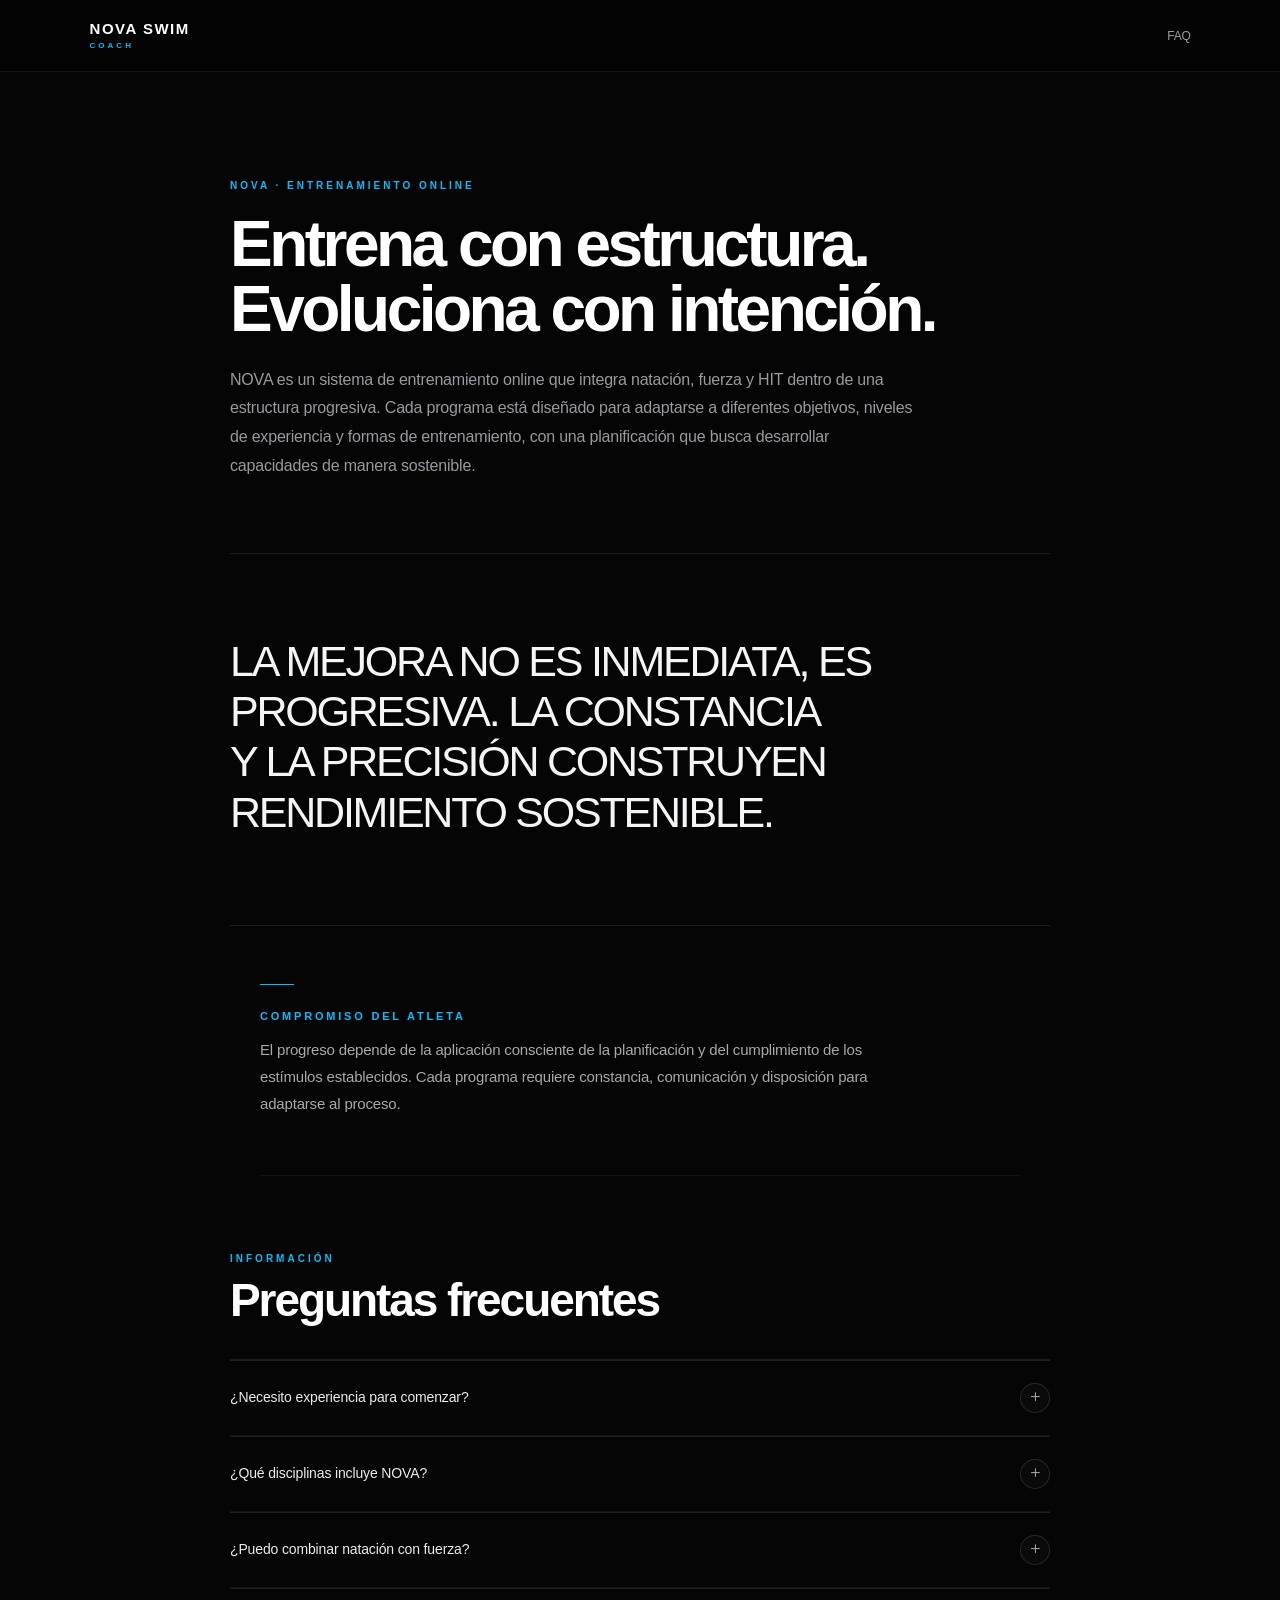
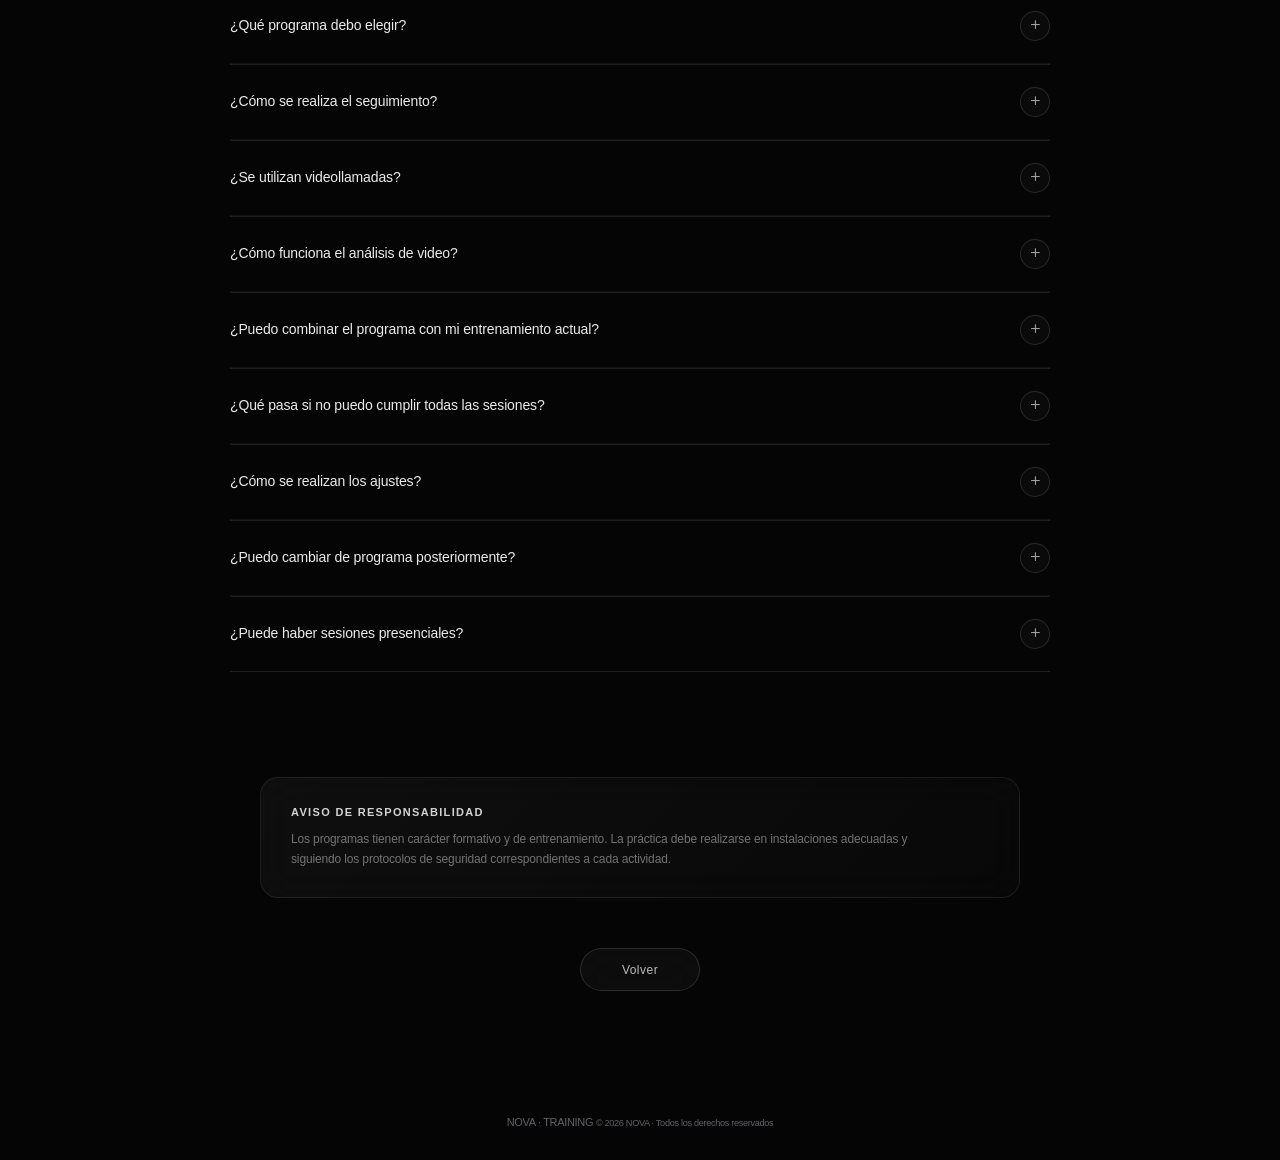
==== FAQS.html @ e7509fa6 "Add files via upload" ====
<!DOCTYPE html>
<html lang="es">

<head>

    <meta charset="UTF-8">

    <meta name="viewport"
          content="width=device-width, initial-scale=1.0">

    <meta name="theme-color"
          content="#050505">

    <meta name="description"
          content="NOVA · Programas de entrenamiento online de natación, fuerza y HIT.">

    <title>NOVA · Programas Online</title>


    <!-- =====================================================
         ICONOS
         ===================================================== -->

    <link rel="stylesheet"
          href="https://cdnjs.cloudflare.com/ajax/libs/font-awesome/6.5.0/css/all.min.css">


    <!-- =====================================================
         CSS
         ===================================================== -->

    <link rel="stylesheet"
          href="css/FAQS.css">


    <!-- =====================================================
         CSS · PROGRAMAS
         ===================================================== -->

    <style>

        /* =====================================================
           PROGRAMAS NOVA
        ===================================================== */

        .nova-programs {
            margin-top: 120px;
            padding-top: 80px;
            border-top: 1px solid rgba(255,255,255,.08);
        }


        .nova-programs-heading {
            max-width: 700px;
            margin-bottom: 55px;
        }


        .nova-programs-heading span {
            display: block;
            margin-bottom: 14px;
            color: rgba(255,255,255,.38);
            font-size: 10px;
            font-weight: 700;
            letter-spacing: .18em;
        }


        .nova-programs-heading h2 {
            margin: 0 0 18px;
            color: #fff;
            font-size: clamp(36px, 5vw, 64px);
            line-height: .98;
            letter-spacing: -.05em;
        }


        .nova-programs-heading p {
            max-width: 620px;
            margin: 0;
            color: rgba(255,255,255,.5);
            font-size: 14px;
            line-height: 1.7;
        }


        /* =====================================================
           GRID
        ===================================================== */

        .nova-program-grid {
            display: grid;
            grid-template-columns: repeat(2, minmax(0, 1fr));
            gap: 14px;
        }


        /* =====================================================
           CARD
        ===================================================== */

        .nova-program-card {
            position: relative;
            min-height: 420px;
            padding: 30px;
            display: flex;
            flex-direction: column;
            justify-content: space-between;

            border: 1px solid rgba(255,255,255,.09);
            border-radius: 20px;

            background:
                linear-gradient(
                    145deg,
                    rgba(255,255,255,.055),
                    rgba(255,255,255,.018)
                );

            overflow: hidden;
            transition:
                transform .3s ease,
                border-color .3s ease,
                background .3s ease;
        }


        .nova-program-card:hover {
            transform: translateY(-4px);
            border-color: rgba(255,255,255,.2);
            background:
                linear-gradient(
                    145deg,
                    rgba(255,255,255,.075),
                    rgba(255,255,255,.025)
                );
        }


        /* =====================================================
           RECOMENDADO
        ===================================================== */

        .nova-program-card.recommended {
            border-color: rgba(255,255,255,.28);
        }


        .nova-program-recommended {
            position: absolute;
            top: 20px;
            right: 20px;

            padding: 7px 10px;

            border: 1px solid rgba(255,255,255,.18);
            border-radius: 100px;

            color: rgba(255,255,255,.7);
            font-size: 8px;
            font-weight: 700;
            letter-spacing: .14em;
        }


        /* =====================================================
           CARD TOP
        ===================================================== */

        .nova-program-top {
            display: flex;
            align-items: center;
            justify-content: space-between;
            gap: 15px;
            margin-bottom: 45px;
        }


        .nova-program-number {
            color: rgba(255,255,255,.35);
            font-size: 11px;
            font-weight: 700;
            letter-spacing: .12em;
        }


        .nova-program-discipline {
            color: rgba(255,255,255,.42);
            font-size: 9px;
            font-weight: 600;
            letter-spacing: .14em;
            text-transform: uppercase;
            text-align: right;
        }


        /* =====================================================
           CONTENT
        ===================================================== */

        .nova-program-card h3 {
            margin: 0 0 10px;
            color: #fff;
            font-size: clamp(27px, 3vw, 38px);
            line-height: 1;
            letter-spacing: -.045em;
        }


        .nova-program-card .program-subtitle {
            margin: 0 0 18px;
            color: rgba(255,255,255,.68);
            font-size: 13px;
            font-weight: 500;
        }


        .nova-program-card .program-description {
            max-width: 470px;
            margin: 0;
            color: rgba(255,255,255,.43);
            font-size: 13px;
            line-height: 1.65;
        }


        /* =====================================================
           FEATURES
        ===================================================== */

        .nova-program-features {
            margin-top: 35px;
            display: grid;
            gap: 9px;
        }


        .nova-program-feature {
            display: flex;
            align-items: center;
            justify-content: space-between;
            gap: 20px;

            padding-bottom: 9px;

            border-bottom: 1px solid rgba(255,255,255,.06);
        }


        .nova-program-feature span {
            color: rgba(255,255,255,.42);
            font-size: 10px;
        }


        .nova-program-feature strong {
            color: rgba(255,255,255,.72);
            font-size: 11px;
            font-weight: 500;
            text-align: right;
        }


        /* =====================================================
           ATENCIÓN
        ===================================================== */

        .nova-program-attention {
            display: flex;
            align-items: center;
            justify-content: space-between;
            gap: 20px;

            margin-top: 25px;
        }


        .nova-program-attention span {
            color: rgba(255,255,255,.32);
            font-size: 9px;
            font-weight: 700;
            letter-spacing: .15em;
        }


        .nova-program-dots {
            color: #fff;
            font-size: 12px;
            letter-spacing: 4px;
        }


        /* =====================================================
           PRECIO
        ===================================================== */

        .nova-program-price {
            margin-top: 25px;
            padding-top: 20px;

            border-top: 1px solid rgba(255,255,255,.08);

            display: flex;
            align-items: flex-end;
            justify-content: space-between;
            gap: 20px;
        }


        .nova-program-price small {
            display: block;
            margin-bottom: 6px;
            color: rgba(255,255,255,.3);
            font-size: 8px;
            font-weight: 700;
            letter-spacing: .16em;
        }


        .nova-program-price strong {
            color: #fff;
            font-size: 25px;
            letter-spacing: -.03em;
        }


        .nova-program-price em {
            color: rgba(255,255,255,.32);
            font-size: 9px;
            font-style: normal;
        }


        /* =====================================================
           MOBILE
        ===================================================== */

        @media (max-width: 700px) {

            .nova-programs {
                margin-top: 80px;
                padding-top: 55px;
            }


            .nova-program-grid {
                grid-template-columns: 1fr;
            }


            .nova-program-card {
                min-height: auto;
                padding: 25px;
            }


            .nova-program-top {
                margin-bottom: 35px;
            }


            .nova-program-recommended {
                position: static;
                display: inline-block;
                width: max-content;
                margin-bottom: 20px;
            }

        }

    </style>

</head>


<body>


    <!-- =====================================================
         HEADER
         ===================================================== -->

    <header class="header">

        <a href="programas.html"
           class="logo">

            NOVA SWIM
            <span>COACH</span>

        </a>


        <nav>

            <a href="programas.html">
            </a>

            <a href="#programa">
            </a>

            <a href="#faq">
                FAQ
            </a>

        </nav>

    </header>



    <!-- =====================================================
         CONTENIDO PRINCIPAL
         ===================================================== -->

    <main class="program-container"
          id="programa">


        <!-- =================================================
             INTRO
             ================================================= -->

        <section class="program-intro">

            <span class="program-eyebrow">
                NOVA · ENTRENAMIENTO ONLINE
            </span>

            <h1>
                Entrena con estructura.
                <br>
                Evoluciona con intención.
            </h1>

            <p>
                NOVA es un sistema de entrenamiento online que integra
                natación, fuerza y HIT dentro de una estructura progresiva.
                Cada programa está diseñado para adaptarse a diferentes
                objetivos, niveles de experiencia y formas de entrenamiento,
                con una planificación que busca desarrollar capacidades
                de manera sostenible.
            </p>

        </section>



        <!-- =================================================
             PROGRAMAS NOVA
             ================================================= -->





        <!-- =================================================
             FILOSOFÍA
             ================================================= -->

        <div class="program-block philosophy">

            <p>
                LA MEJORA NO ES INMEDIATA, ES PROGRESIVA.
                LA CONSTANCIA Y LA PRECISIÓN CONSTRUYEN
                RENDIMIENTO SOSTENIBLE.
            </p>

        </div>



        <!-- =================================================
             COMPROMISO
             ================================================= -->

        <div class="program-block">

            <h3>
                COMPROMISO DEL ATLETA
            </h3>

            <p>
                El progreso depende de la aplicación consciente
                de la planificación y del cumplimiento de los
                estímulos establecidos. Cada programa requiere
                constancia, comunicación y disposición para
                adaptarse al proceso.
            </p>

        </div>



        <!-- =================================================
             PREGUNTAS FRECUENTES
             ================================================= -->

        <section class="faq-section"
                 id="faq">

            <div class="faq-heading">

                <span>
                    INFORMACIÓN
                </span>

                <h2>
                    Preguntas frecuentes
                </h2>

            </div>


            <div class="faq">


                <!-- 01 -->

                <details>

                    <summary>
                        <span>
                            ¿Necesito experiencia para comenzar?
                        </span>

                        <i class="fa-solid fa-plus"
                           aria-hidden="true"></i>

                    </summary>

                    <div class="faq-answer">

                        <p>
                            No es indispensable. NOVA cuenta con
                            diferentes estructuras de entrenamiento
                            que pueden adaptarse a distintos niveles
                            de experiencia y objetivos.
                        </p>

                    </div>

                </details>



                <!-- 02 -->

                <details>

                    <summary>

                        <span>
                            ¿Qué disciplinas incluye NOVA?
                        </span>

                        <i class="fa-solid fa-plus"
                           aria-hidden="true"></i>

                    </summary>

                    <div class="faq-answer">

                        <p>
                            NOVA integra tres áreas de entrenamiento:
                            natación, fuerza y HIT. Dependiendo del
                            programa elegido, puedes trabajar una
                            disciplina o combinar diferentes estímulos.
                        </p>

                    </div>

                </details>



                <!-- 03 -->

                <details>

                    <summary>

                        <span>
                            ¿Puedo combinar natación con fuerza?
                        </span>

                        <i class="fa-solid fa-plus"
                           aria-hidden="true"></i>

                    </summary>

                    <div class="faq-answer">

                        <p>
                            Sí. El programa POTENCIA combina natación
                            y fuerza dentro de una misma estructura,
                            buscando que ambas áreas trabajen de forma
                            complementaria.
                        </p>

                    </div>

                </details>



                <!-- 04 -->

                <details>

                    <summary>

                        <span>
                            ¿Qué programa debo elegir?
                        </span>

                        <i class="fa-solid fa-plus"
                           aria-hidden="true"></i>

                    </summary>

                    <div class="faq-answer">

                        <p>
                            Depende de tu objetivo. EVOLUCIÓN está
                            orientado al desarrollo de la natación;
                            POTENCIA combina natación y fuerza;
                            FUERA DEL AGUA integra HIT y fuerza;
                            y FUERZA se centra exclusivamente en
                            el desarrollo de fuerza.
                        </p>

                    </div>

                </details>



                <!-- 05 -->

                <details>

                    <summary>

                        <span>
                            ¿Cómo se realiza el seguimiento?
                        </span>

                        <i class="fa-solid fa-plus"
                           aria-hidden="true"></i>

                    </summary>

                    <div class="faq-answer">

                        <p>
                            El nivel de seguimiento depende del
                            programa contratado. Puede incluir
                            comunicación directa, ajustes de
                            entrenamiento, revisión del progreso
                            y videollamadas de acuerdo con el nivel
                            de atención correspondiente.
                        </p>

                    </div>

                </details>



                <!-- 06 -->

                <details>

                    <summary>

                        <span>
                            ¿Se utilizan videollamadas?
                        </span>

                        <i class="fa-solid fa-plus"
                           aria-hidden="true"></i>

                    </summary>

                    <div class="faq-answer">

                        <p>
                            Sí. Los programas que incluyen
                            videollamadas cuentan con sesiones de
                            seguimiento destinadas a revisar el
                            proceso, resolver dudas y realizar los
                            ajustes necesarios.
                        </p>

                    </div>

                </details>



                <!-- 07 -->

                <details>

                    <summary>

                        <span>
                            ¿Cómo funciona el análisis de video?
                        </span>

                        <i class="fa-solid fa-plus"
                           aria-hidden="true"></i>

                    </summary>

                    <div class="faq-answer">

                        <p>
                            En los programas que incluyen análisis
                            de video, se revisan aspectos técnicos
                            del movimiento para identificar
                            oportunidades de mejora y proporcionar
                            correcciones específicas.
                        </p>

                    </div>

                </details>



                <!-- 08 -->

                <details>

                    <summary>

                        <span>
                            ¿Puedo combinar el programa con mi entrenamiento actual?
                        </span>

                        <i class="fa-solid fa-plus"
                           aria-hidden="true"></i>

                    </summary>

                    <div class="faq-answer">

                        <p>
                            Sí. La planificación puede considerar
                            tu carga actual de entrenamiento para
                            evitar estímulos innecesarios y mantener
                            una progresión adecuada.
                        </p>

                    </div>

                </details>



                <!-- 09 -->

                <details>

                    <summary>

                        <span>
                            ¿Qué pasa si no puedo cumplir todas las sesiones?
                        </span>

                        <i class="fa-solid fa-plus"
                           aria-hidden="true"></i>

                    </summary>

                    <div class="faq-answer">

                        <p>
                            El programa puede ajustarse cuando existen
                            cambios en tu disponibilidad. Se priorizan
                            los estímulos más importantes para mantener
                            la continuidad del proceso.
                        </p>

                    </div>

                </details>



                <!-- 10 -->

                <details>

                    <summary>

                        <span>
                            ¿Cómo se realizan los ajustes?
                        </span>

                        <i class="fa-solid fa-plus"
                           aria-hidden="true"></i>

                    </summary>

                    <div class="faq-answer">

                        <p>
                            Los ajustes se realizan considerando tu
                            evolución, cumplimiento, disponibilidad
                            y respuesta al entrenamiento. El nivel
                            de atención varía según el programa elegido.
                        </p>

                    </div>

                </details>



                <!-- 11 -->

                <details>

                    <summary>

                        <span>
                            ¿Puedo cambiar de programa posteriormente?
                        </span>

                        <i class="fa-solid fa-plus"
                           aria-hidden="true"></i>

                    </summary>

                    <div class="faq-answer">

                        <p>
                            Sí. Si tus objetivos cambian o necesitas
                            un nivel diferente de acompañamiento,
                            podemos valorar el cambio hacia otro
                            programa de NOVA.
                        </p>

                    </div>

                </details>



                <!-- 12 -->

                <details>

                    <summary>

                        <span>
                            ¿Puede haber sesiones presenciales?
                        </span>

                        <i class="fa-solid fa-plus"
                           aria-hidden="true"></i>

                    </summary>

                    <div class="faq-answer">

                        <p>
                            Esto depende de varios factores, como
                            la zona en donde resides, la disponibilidad,
                            las condiciones de la instalación y
                            el espacio disponible dentro de la agenda.
                        </p>

                    </div>

                </details>


            </div>

        </section>



        <!-- =================================================
             AVISO
             ================================================= -->

        <div class="program-block disclaimer">

            <h3>
                AVISO DE RESPONSABILIDAD
            </h3>

            <p>
                Los programas tienen carácter formativo y de
                entrenamiento. La práctica debe realizarse en
                instalaciones adecuadas y siguiendo los protocolos
                de seguridad correspondientes a cada actividad.
            </p>

        </div>



        <!-- =================================================
             VOLVER
             ================================================= -->

        <div class="program-return">

            <a href="programas.html"
               class="btn-volver">

                Volver

            </a>

        </div>


    </main>



    <!-- =====================================================
         FOOTER
         ===================================================== -->

<footer class="athlete-footer">

    <span>
        NOVA · TRAINING
    </span>

    <small>
        © 2026 NOVA · Todos los derechos reservados
    </small>

</footer>


</body>

</html>
---- css/FAQS.css ----
/* =========================================================
SCROLLBAR — DELGADA Y DISCRETA
========================================================= */

html{
    scrollbar-width:thin;
    scrollbar-color:rgba(255,255,255,.18) transparent;
}

html::-webkit-scrollbar{
    width:5px;
}

html::-webkit-scrollbar-track{
    background:transparent;
}

html::-webkit-scrollbar-thumb{
    background:rgba(255,255,255,.18);
    border-radius:999px;
}

html::-webkit-scrollbar-thumb:hover{
    background:rgba(255,255,255,.32);
}
/* =========================================================
   PAGINA 2
   SISTEMA EDITORIAL
   LIMPIO · PREMIUM · RESPONSIVE
   ========================================================= */


/* =========================================================
   VARIABLES
   ========================================================= */

:root{

    --black:#050505;

    --surface:#0b0b0b;
    --surface-soft:#101010;

    --white:#f5f5f7;
    --text:#cfcfd4;
    --muted:#85858b;
    --muted-dark:#626268;

    --blue:#00bfff;

    --line:rgba(255,255,255,.09);
    --line-soft:rgba(255,255,255,.055);

    --radius:24px;
}


/* =========================================================
   RESET
   ========================================================= */

*,
*::before,
*::after{
    margin:0;
    padding:0;
    box-sizing:border-box;
}

html{
    width:100%;
    overflow-x:hidden;

    scroll-behavior:smooth;
}

body{
    width:100%;
    min-height:100vh;

    overflow-x:hidden;

    background:var(--black);
    color:var(--white);

    font-family:
        -apple-system,
        BlinkMacSystemFont,
        "SF Pro Display",
        "Inter",
        "Segoe UI",
        Helvetica,
        Arial,
        sans-serif;

    letter-spacing:-.02em;

    -webkit-font-smoothing:antialiased;
    -moz-osx-font-smoothing:grayscale;

    text-rendering:optimizeLegibility;
}

img,
video,
iframe{
    display:block;
    max-width:100%;
}

a{
    color:inherit;
}

button,
a{
    -webkit-tap-highlight-color:transparent;
}


/* =========================================================
   HEADER
   ========================================================= */

.header{
    position:fixed;

    top:0;
    left:0;

    z-index:1000;

    width:100%;

    display:flex;
    align-items:center;
    justify-content:space-between;

    padding:
        21px 7%;

    background:
        rgba(5,5,5,.72);

    border-bottom:
        1px solid rgba(255,255,255,.065);

    backdrop-filter:
        blur(22px);

    -webkit-backdrop-filter:
        blur(22px);
}


/* =========================================================
   LOGO
   ========================================================= */

.logo{
    display:block;

    color:#fff;

    text-decoration:none;

    font-size:15px;
    font-weight:700;

    line-height:1;

    letter-spacing:1.5px;
}

.logo span{
    display:block;

    margin-top:6px;

    color:var(--blue);

    font-size:8px;
    font-weight:600;

    line-height:1;

    letter-spacing:3px;
}


/* =========================================================
   NAVEGACIÓN
   ========================================================= */

nav{
    display:flex;
    align-items:center;

    gap:30px;
}

nav a{
    position:relative;

    color:#d9d9dc;

    text-decoration:none;

    font-size:12px;
    font-weight:400;

    line-height:1;

    opacity:.72;

    transition:
        color .25s ease,
        opacity .25s ease;
}

nav a::after{
    content:"";

    position:absolute;

    left:0;
    bottom:-8px;

    width:0;
    height:1px;

    background:var(--blue);

    transition:
        width .25s ease;
}

nav a:hover{
    color:#fff;
    opacity:1;
}

nav a:hover::after{
    width:100%;
}


/* =========================================================
   CONTENEDOR PRINCIPAL
   ========================================================= */

.program-container{
    width:100%;
    max-width:900px;

    margin:0 auto;

    padding:
        145px 40px 80px;
}


/* =========================================================
   INTRO
   ========================================================= */

.program-intro{
    width:100%;

    padding:
        35px 0 72px;

    border-bottom:
        1px solid var(--line);
}

.program-eyebrow{
    display:block;

    margin-bottom:20px;

    color:var(--blue);

    font-size:10px;
    font-weight:600;

    line-height:1.2;

    letter-spacing:3px;

    text-transform:uppercase;
}

.program-intro h1{
    max-width:800px;

    margin:0 0 23px;

    color:#fff;

    font-size:
        clamp(42px,5.2vw,64px);

    font-weight:600;

    line-height:1.02;

    letter-spacing:-.055em;

    text-wrap:balance;
}

.program-intro > p{
    max-width:690px;

    color:#99999f;

    font-size:16px;

    line-height:1.8;

    letter-spacing:-.012em;

    text-wrap:pretty;
}


/* =========================================================
   BLOQUES GENERALES
   ========================================================= */

.program-block{
    width:100%;

    padding:
        58px 0;

    border-bottom:
        1px solid var(--line-soft);
}

.program-block h3{
    margin-bottom:17px;

    color:var(--blue);

    font-size:11px;
    font-weight:600;

    line-height:1.3;

    letter-spacing:2.8px;

    text-transform:uppercase;
}

.program-block > p{
    max-width:700px;

    color:var(--text);

    font-size:16px;

    line-height:1.8;

    letter-spacing:-.012em;

    text-wrap:pretty;
}


/* =========================================================
   FILOSOFÍA
   ========================================================= */

.program-block.philosophy{
    width:100%;

    max-width:900px;

    padding:
        82px 0 88px;

    border-bottom:
        1px solid var(--line);
}

.program-block.philosophy p{
    max-width:850px;

    color:#f5f5f7;

    font-size:
        clamp(29px,4vw,43px);

    font-weight:500;

    line-height:1.17;

    letter-spacing:-.052em;

    text-wrap:balance;
}


/* =========================================================
   COMPROMISO
   ========================================================= */

.program-block:not(.philosophy):not(.disclaimer){
    position:relative;

    max-width:760px;

    margin-left:auto;
    margin-right:auto;
}

.program-block:not(.philosophy):not(.disclaimer)::before{
    content:"";

    display:block;

    width:34px;
    height:1px;

    margin-bottom:24px;

    background:var(--blue);
}

.program-block:not(.philosophy):not(.disclaimer) h3{
    margin-bottom:13px;
}

.program-block:not(.philosophy):not(.disclaimer) > p{
    max-width:650px;

    color:#a8a8ad;

    font-size:15px;

    line-height:1.8;
}


/* =========================================================
   FAQ — SECCIÓN
   ========================================================= */

.faq-section{
    width:100%;

    padding:
        78px 0 35px;
}


/* =========================================================
   CABECERA FAQ
   ========================================================= */

.faq-heading{
    margin-bottom:34px;
}

.faq-heading span{
    display:block;

    margin-bottom:12px;

    color:var(--blue);

    font-size:10px;
    font-weight:600;

    line-height:1;

    letter-spacing:3px;

    text-transform:uppercase;
}

.faq-heading h2{
    color:#fff;

    font-size:
        clamp(32px,4vw,46px);

    font-weight:600;

    line-height:1.05;

    letter-spacing:-.045em;
}


/* =========================================================
   FAQ — CONTENEDOR
   ========================================================= */

.faq{
    width:100%;

    border-top:
        1px solid var(--line);
}


/* =========================================================
   FAQ — ITEM
   ========================================================= */

.faq details{
    width:100%;

    border-bottom:
        1px solid var(--line-soft);
}


/* =========================================================
   FAQ — PREGUNTA
   ========================================================= */

.faq summary{
    position:relative;

    display:flex;

    align-items:center;
    justify-content:space-between;

    width:100%;

    min-height:72px;

    padding:
        22px 0;

    color:#e7e7ea;

    font-size:16px;
    font-weight:500;

    line-height:1.45;

    letter-spacing:-.018em;

    cursor:pointer;

    list-style:none;

    outline:none;

    user-select:none;

    transition:
        color .25s ease;
}

.faq summary::-webkit-details-marker{
    display:none;
}

.faq summary::marker{
    display:none;
}


/* =========================================================
   TEXTO DE LA PREGUNTA
   ========================================================= */

.faq summary > span{
    display:block;

    max-width:calc(100% - 60px);
}


/* =========================================================
   ICONO +
   ========================================================= */

.faq summary i{
    flex:0 0 28px;

    width:28px;
    height:28px;

    margin-left:28px;

    display:flex;

    align-items:center;
    justify-content:center;

    color:#66666d;

    font-size:13px;

    font-weight:400;

    transition:
        color .25s ease,
        transform .3s ease;
}


/* =========================================================
   HOVER
   ========================================================= */

.faq summary:hover{
    color:#fff;
}

.faq summary:hover i{
    color:var(--blue);
}


/* =========================================================
   ABIERTA
   ========================================================= */

.faq details[open] summary{
    color:#fff;
}

.faq details[open] summary i{
    color:var(--blue);

    transform:
        rotate(180deg);
}


/* =========================================================
   CAMBIO + → −
   ========================================================= */

.faq details[open] summary i::before{
    content:"\f068";
}


/* =========================================================
   RESPUESTA
   ========================================================= */

.faq-answer{
    width:100%;

    max-width:720px;

    padding:
        0 55px 28px 0;

    color:#85858b;

    font-size:14px;

    line-height:1.78;

    letter-spacing:-.006em;

    animation:
        faqReveal .3s cubic-bezier(.22,1,.36,1) both;
}

.faq-answer p{
    margin:0 0 16px;

    color:inherit;

    font-size:inherit;

    line-height:inherit;
}

.faq-answer p:last-child{
    margin-bottom:0;
}


/* =========================================================
   ANIMACIÓN FAQ
   ========================================================= */

@keyframes faqReveal{

    from{
        opacity:0;

        transform:
            translateY(-6px);
    }

    to{
        opacity:1;

        transform:
            translateY(0);
    }
}


/* =========================================================
   AVISO
   ========================================================= */

.program-block.disclaimer{
    max-width:760px;

    margin:
        25px auto 0;

    padding:
        38px 0 22px;

    border-top:
        1px solid rgba(255,255,255,.045);

    border-bottom:none;
}

.program-block.disclaimer h3{
    margin-bottom:11px;

    color:#626268;

    font-size:9px;

    font-weight:600;

    line-height:1.2;

    letter-spacing:2.3px;
}

.program-block.disclaimer p{
    max-width:650px;

    color:#68686d;

    font-size:12px;

    line-height:1.75;
}


/* =========================================================
   BOTÓN VOLVER
   ========================================================= */

.program-return{
    width:100%;

    display:flex;

    justify-content:center;

    padding-top:8px;
}

.btn-volver{
    display:inline-flex;

    align-items:center;
    justify-content:center;

    width:max-content;

    min-width:125px;
    height:43px;

    padding:
        0 24px;

    color:#d9d9dd;

    background:
        rgba(255,255,255,.035);

    border:
        1px solid rgba(255,255,255,.11);

    border-radius:999px;

    text-decoration:none;

    font-size:11px;
    font-weight:500;

    line-height:1;

    letter-spacing:.04em;

    transition:
        color .25s ease,
        background .25s ease,
        border-color .25s ease,
        transform .25s ease;
}

.btn-volver:hover{
    color:#050505;

    background:#fff;

    border-color:#fff;

    transform:
        translateY(-2px);
}


/* =========================================================
   FOOTER
   ========================================================= */

footer{
    width:100%;

    padding:
        45px 20px 32px;

    text-align:center;

    color:#626268;

    font-size:11px;
}

footer p{
    margin:0;

    color:inherit;

    line-height:1.6;
}


/* =========================================================
   TABLET
   ========================================================= */

@media(max-width:900px){

    .header{
        padding:
            19px 25px;
    }

    nav{
        gap:18px;

        max-width:65%;

        overflow-x:auto;

        scrollbar-width:none;
    }

    nav::-webkit-scrollbar{
        display:none;
    }

    nav a{
        white-space:nowrap;

        font-size:11px;
    }


    .program-container{
        max-width:760px;

        padding:
            120px 30px 70px;
    }


    .program-intro{
        padding:
            30px 0 65px;
    }

    .program-intro h1{
        font-size:
            clamp(40px,6vw,55px);
    }


    .program-block{
        padding:
            50px 0;
    }

    .program-block.philosophy{
        padding:
            68px 0 75px;
    }

    .program-block.philosophy p{
        font-size:
            clamp(28px,4.8vw,38px);
    }


    .faq-section{
        padding:
            68px 0 30px;
    }

    .faq-heading h2{
        font-size:
            clamp(31px,5vw,40px);
    }

    .faq summary{
        font-size:15px;
    }

    .faq-answer{
        max-width:680px;

        padding-right:45px;
    }
}


/* =========================================================
   MÓVIL
   ========================================================= */

@media(max-width:600px){

    .header{
        padding:
            17px 20px;
    }

    .logo{
        font-size:14px;
    }

    .logo span{
        margin-top:5px;

        font-size:7px;

        letter-spacing:2.5px;
    }

    nav{
        max-width:58%;

        gap:13px;
    }

    nav a{
        font-size:10px;
    }


    /* CONTENEDOR */

    .program-container{
        max-width:none;

        padding:
            105px 20px 55px;
    }


    /* INTRO */

    .program-intro{
        padding:
            25px 0 55px;
    }

    .program-eyebrow{
        margin-bottom:17px;

        font-size:9px;

        letter-spacing:2.5px;
    }

    .program-intro h1{
        margin-bottom:20px;

        font-size:
            clamp(38px,10vw,48px);

        line-height:1.04;
    }

    .program-intro > p{
        font-size:14px;

        line-height:1.75;
    }


    /* BLOQUES */

    .program-block{
        padding:
            43px 0;
    }


    /* FILOSOFÍA */

    .program-block.philosophy{
        padding:
            55px 0 62px;
    }

    .program-block.philosophy p{
        max-width:100%;

        font-size:
            clamp(25px,7.3vw,32px);

        line-height:1.22;

        letter-spacing:-.045em;
    }


    /* TÍTULOS */

    .program-block h3{
        margin-bottom:14px;

        font-size:10px;

        letter-spacing:2.3px;
    }


    /* TEXTO */

    .program-block > p{
        max-width:100%;

        font-size:14px;

        line-height:1.78;
    }


    /* COMPROMISO */

    .program-block:not(.philosophy):not(.disclaimer){
        max-width:none;
    }

    .program-block:not(.philosophy):not(.disclaimer)::before{
        width:28px;

        margin-bottom:21px;
    }

    .program-block:not(.philosophy):not(.disclaimer) > p{
        max-width:100%;

        font-size:14px;

        line-height:1.78;
    }


    /* FAQ */

    .faq-section{
        padding:
            60px 0 25px;
    }

    .faq-heading{
        margin-bottom:24px;
    }

    .faq-heading span{
        margin-bottom:10px;

        font-size:9px;

        letter-spacing:2.5px;
    }

    .faq-heading h2{
        font-size:
            clamp(30px,9vw,40px);

        line-height:1.05;
    }


    .faq summary{
        min-height:0;

        padding:
            21px 0;

        font-size:15px;

        line-height:1.42;
    }

    .faq summary > span{
        max-width:calc(100% - 48px);
    }

    .faq summary i{
        flex-basis:25px;

        width:25px;
        height:25px;

        margin-left:18px;

        font-size:11px;
    }

    .faq-answer{
        max-width:100%;

        padding:
            0 30px 23px 0;

        font-size:13px;

        line-height:1.72;
    }


    /* AVISO */

    .program-block.disclaimer{
        max-width:none;

        margin-top:25px;

        padding:
            32px 0 15px;
    }

    .program-block.disclaimer h3{
        font-size:8px;

        letter-spacing:2px;
    }

    .program-block.disclaimer p{
        max-width:100%;

        font-size:12px;

        line-height:1.7;
    }


    /* BOTÓN */

    .program-return{
        padding-top:4px;
    }

    .btn-volver{
        min-width:130px;

        height:42px;

        font-size:11px;
    }


    /* FOOTER */

    footer{
        padding:
            40px 18px 28px;

        font-size:10px;
    }
}


/* =========================================================
   MÓVILES PEQUEÑOS
   ========================================================= */

@media(max-width:380px){

    .header{
        padding:
            15px;
    }

    .logo{
        font-size:13px;
    }

    nav{
        max-width:60%;

        gap:9px;
    }

    nav a{
        font-size:9px;
    }


    .program-container{
        padding-left:16px;
        padding-right:16px;
    }


    .program-intro{
        padding-bottom:48px;
    }

    .program-intro h1{
        font-size:34px;
    }

    .program-intro > p{
        font-size:13px;
    }


    .program-block{
        padding:
            39px 0;
    }

    .program-block.philosophy{
        padding:
            48px 0 55px;
    }

    .program-block.philosophy p{
        font-size:23px;

        line-height:1.25;
    }

    .program-block > p{
        font-size:13px;
    }


    .faq-section{
        padding-top:53px;
    }

    .faq-heading h2{
        font-size:30px;
    }

    .faq summary{
        padding:
            19px 0;

        font-size:14px;
    }

    .faq summary i{
        flex-basis:23px;

        width:23px;
        height:23px;

        margin-left:14px;

        font-size:10px;
    }

    .faq-answer{
        padding-right:24px;

        font-size:12px;

        line-height:1.7;
    }


    .program-block.disclaimer p{
        font-size:11px;
    }
}


/* =========================================================
   PANTALLAS GRANDES
   ========================================================= */

@media(min-width:1400px){

    .program-container{
        max-width:960px;

        padding-top:155px;
    }

    .program-intro h1{
        font-size:66px;
    }

    .program-block.philosophy p{
        font-size:44px;
    }
}


/* =========================================================
   TOUCH
   ========================================================= */

@media(hover:none){

    nav a:hover{
        color:#d9d9dc;
        opacity:.72;
    }

    nav a:hover::after{
        width:0;
    }

    .faq summary:hover{
        color:#e7e7ea;
    }

    .faq summary:hover i{
        color:#66666d;
    }

    .btn-volver:hover{
        color:#d9d9dd;

        background:
            rgba(255,255,255,.035);

        border-color:
            rgba(255,255,255,.11);

        transform:none;
    }
}


/* =========================================================
   REDUCCIÓN DE MOVIMIENTO
   ========================================================= */

@media(prefers-reduced-motion:reduce){

    html{
        scroll-behavior:auto;
    }

    *,
    *::before,
    *::after{
        animation:none !important;
        transition:none !important;
    }
}
/* =========================================================
   FAQ — NOVA
========================================================= */

.faq {
    width: min(100%, 900px);
    margin: 0 auto;
}


/* =========================================================
   FAQ ITEM
========================================================= */

.faq details {
    position: relative;
    margin: 0;
    border-top: 1px solid rgba(255, 255, 255, 0.10);
}


/* =========================================================
   SUMMARY
========================================================= */

.faq summary {
    position: relative;

    display: flex;
    align-items: center;
    justify-content: space-between;

    gap: 24px;

    padding: 22px 0;

    list-style: none;
    cursor: pointer;

    color: rgba(255, 255, 255, 0.92);

    font-size: 14px;
    font-weight: 500;
    letter-spacing: -0.01em;

    transition:
        color 0.25s ease,
        opacity 0.25s ease;
}


/* Quitar marcador nativo */

.faq summary::-webkit-details-marker {
    display: none;
}

.faq summary::marker {
    display: none;
}


/* =========================================================
   QUESTION
========================================================= */

.faq summary span {
    display: block;

    max-width: 90%;

    line-height: 1.5;
}


/* =========================================================
   ICON
========================================================= */

.faq summary i {
    flex: 0 0 auto;

    display: flex;
    align-items: center;
    justify-content: center;

    width: 30px;
    height: 30px;

    border: 1px solid rgba(255, 255, 255, 0.12);
    border-radius: 50%;

    background: rgba(255, 255, 255, 0.025);

    color: rgba(255, 255, 255, 0.65);

    font-size: 11px;

    transition:
        transform 0.35s ease,
        background 0.35s ease,
        border-color 0.35s ease,
        color 0.35s ease;
}


/* =========================================================
   HOVER
========================================================= */

.faq summary:hover {
    color: #fff;
}

.faq summary:hover i {
    border-color: rgba(255, 255, 255, 0.22);
    color: #fff;
    background: rgba(255, 255, 255, 0.06);
}


/* =========================================================
   OPEN
========================================================= */

.faq details[open] summary {
    color: #fff;
}

.faq details[open] summary i {
    transform: rotate(45deg);

    border-color: rgba(255, 255, 255, 0.22);
    background: rgba(255, 255, 255, 0.07);

    color: #fff;
}


/* =========================================================
   ANSWER
========================================================= */

.faq-answer {
    max-width: 760px;

    padding:
        0
        54px
        24px
        0;

    animation: novaFaqOpen 0.35s ease both;
}

.faq-answer p {
    margin: 0;

    color: rgba(255, 255, 255, 0.52);

    font-size: 13px;
    font-weight: 400;
    line-height: 1.75;

    letter-spacing: -0.005em;
}


/* =========================================================
   ANIMATION
========================================================= */

@keyframes novaFaqOpen {

    from {
        opacity: 0;
        transform: translateY(-5px);
    }

    to {
        opacity: 1;
        transform: translateY(0);
    }

}


/* =========================================================
   LAST ITEM
========================================================= */

.faq details:last-child {
    border-bottom: 1px solid rgba(255, 255, 255, 0.10);
}


/* =========================================================
   DISCLAIMER
========================================================= */

.program-block.disclaimer {
    width: min(100%, 900px);

    margin: 70px auto 0;

    padding: 28px 30px;

    border: 1px solid rgba(255, 255, 255, 0.08);
    border-radius: 18px;

    background:
        linear-gradient(
            135deg,
            rgba(255, 255, 255, 0.045),
            rgba(255, 255, 255, 0.015)
        );

    backdrop-filter: blur(18px);
    -webkit-backdrop-filter: blur(18px);
}


/* =========================================================
   DISCLAIMER TITLE
========================================================= */

.program-block.disclaimer h3 {
    margin: 0 0 10px;

    color: rgba(255, 255, 255, 0.82);

    font-size: 11px;
    font-weight: 600;

    letter-spacing: 0.12em;
    text-transform: uppercase;
}


/* =========================================================
   DISCLAIMER TEXT
========================================================= */

.program-block.disclaimer p {
    margin: 0;

    color: rgba(255, 255, 255, 0.42);

    font-size: 12px;
    line-height: 1.7;
}


/* =========================================================
   RETURN
========================================================= */

.program-return {
    display: flex;
    justify-content: center;

    margin: 42px 0 0;
}


/* =========================================================
   BUTTON — VOLVER
========================================================= */

.btn-volver {
    display: inline-flex;
    align-items: center;
    justify-content: center;

    min-width: 120px;
    min-height: 42px;

    padding: 0 20px;

    border: 1px solid rgba(255, 255, 255, 0.12);
    border-radius: 999px;

    background: rgba(255, 255, 255, 0.035);

    color: rgba(255, 255, 255, 0.72);

    font-size: 12px;
    font-weight: 500;

    text-decoration: none;

    backdrop-filter: blur(14px);
    -webkit-backdrop-filter: blur(14px);

    transition:
        background 0.3s ease,
        border-color 0.3s ease,
        color 0.3s ease,
        transform 0.3s ease;
}


/* =========================================================
   BUTTON HOVER
========================================================= */

.btn-volver:hover {
    transform: translateY(-1px);

    border-color: rgba(255, 255, 255, 0.22);

    background: rgba(255, 255, 255, 0.08);

    color: #fff;
}


/* =========================================================
   MOBILE
========================================================= */

@media (max-width: 600px) {

    .faq summary {
        gap: 16px;
        padding: 20px 0;

        font-size: 13px;
    }

    .faq summary i {
        width: 28px;
        height: 28px;

        font-size: 10px;
    }

    .faq-answer {
        padding:
            0
            38px
            22px
            0;
    }

    .faq-answer p {
        font-size: 12px;
        line-height: 1.7;
    }

    .program-block.disclaimer {
        margin-top: 55px;
        padding: 24px 22px;
        border-radius: 16px;
    }

    .program-block.disclaimer p {
        font-size: 11px;
    }

    .program-return {
        margin-top: 34px;
    }

}
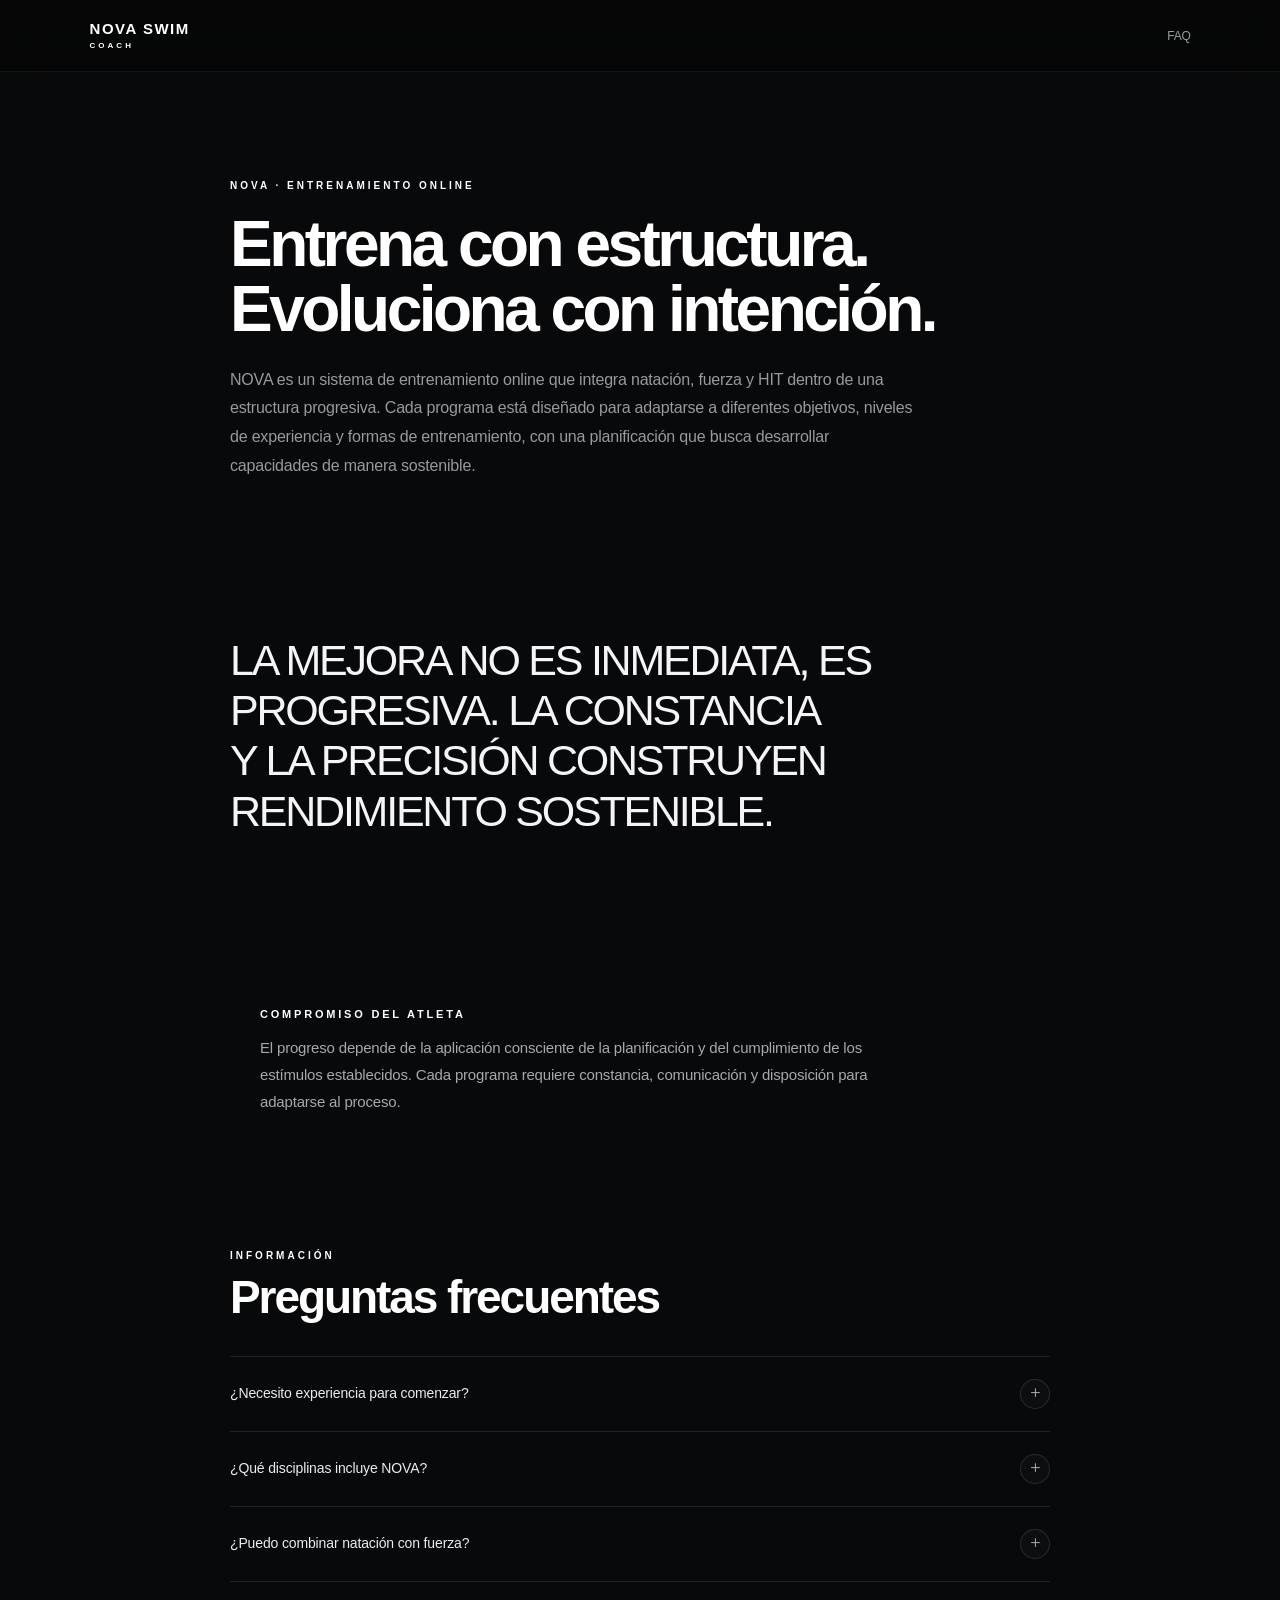
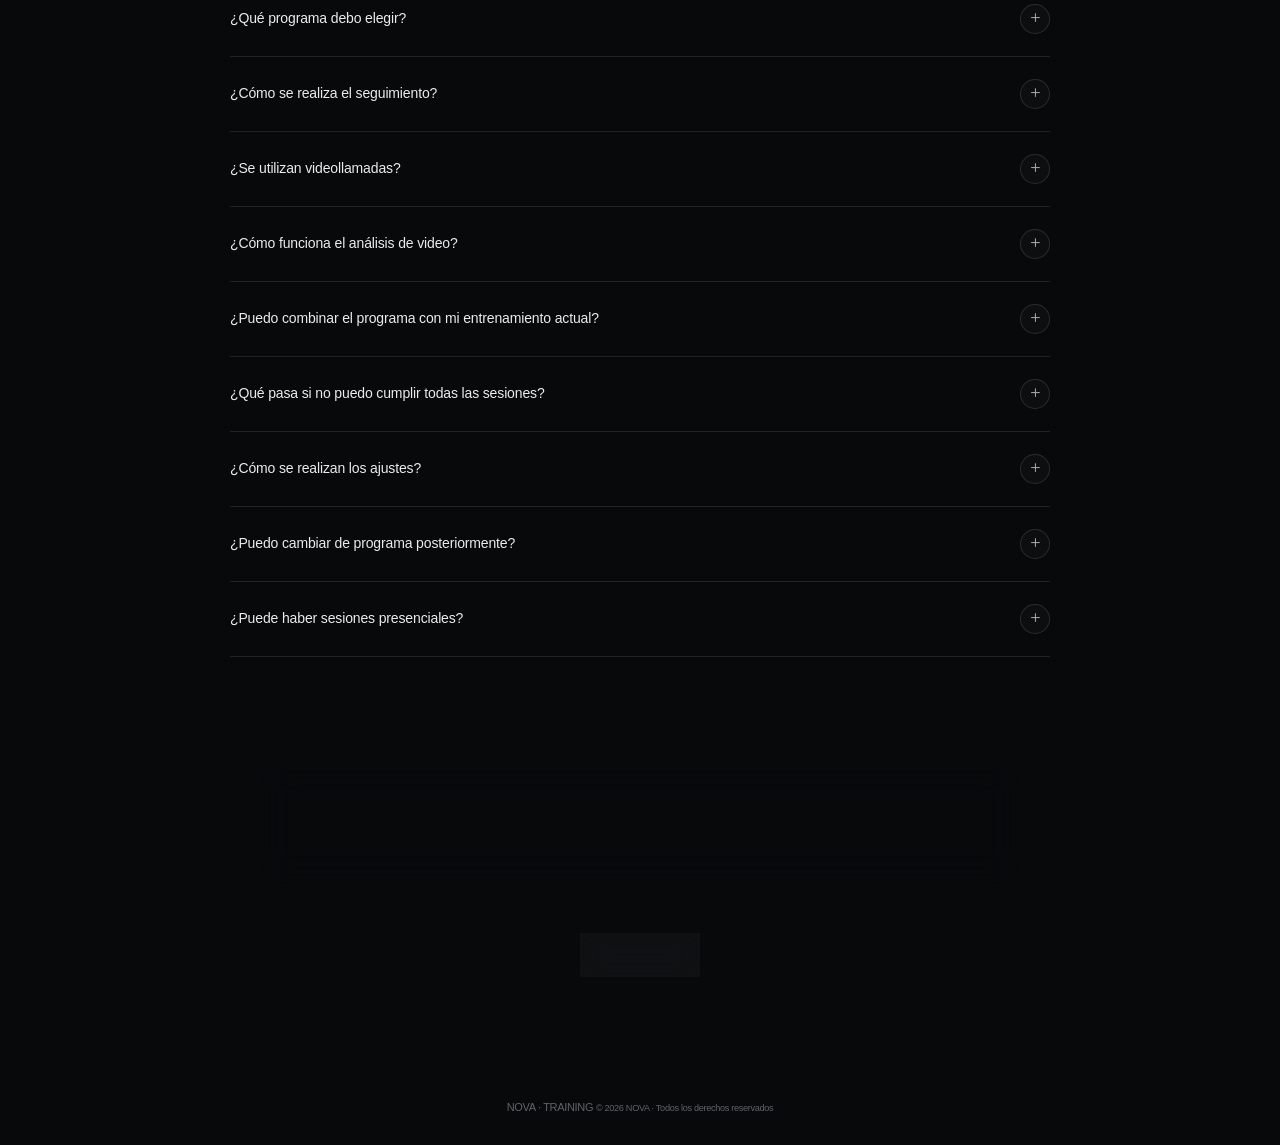
==== commit 2bf7743a: "Update FAQS.html" ====
--- a/FAQS.html
+++ b/FAQS.html
@@ -945,4 +945,4 @@
 
 </body>
 
-</html>+</html>
--- a/css/FAQS.css
+++ b/css/FAQS.css
@@ -35,23 +35,27 @@
    ========================================================= */
 
 :root{
-
-    --black:#050505;
-
-    --surface:#0b0b0b;
-    --surface-soft:#101010;
-
-    --white:#f5f5f7;
-    --text:#cfcfd4;
-    --muted:#85858b;
-    --muted-dark:#626268;
-
-    --blue:#00bfff;
-
-    --line:rgba(255,255,255,.09);
-    --line-soft:rgba(255,255,255,.055);
-
-    --radius:24px;
+    width: 100%;
+    min-width: 0;
+    min-height: 100vh;
+
+    background: #08090b;
+    color: #ffffff;
+
+    font-family:
+        -apple-system,
+        BlinkMacSystemFont,
+        "SF Pro Display",
+        "SF Pro",
+        "Segoe UI",
+        Roboto,
+        Inter,
+        sans-serif;
+
+    -webkit-font-smoothing: antialiased;
+    text-rendering: optimizeLegibility;
+
+    overflow-x: hidden;
 }
 
 
@@ -1741,4 +1745,4 @@
         margin-top: 34px;
     }
 
-}+}
